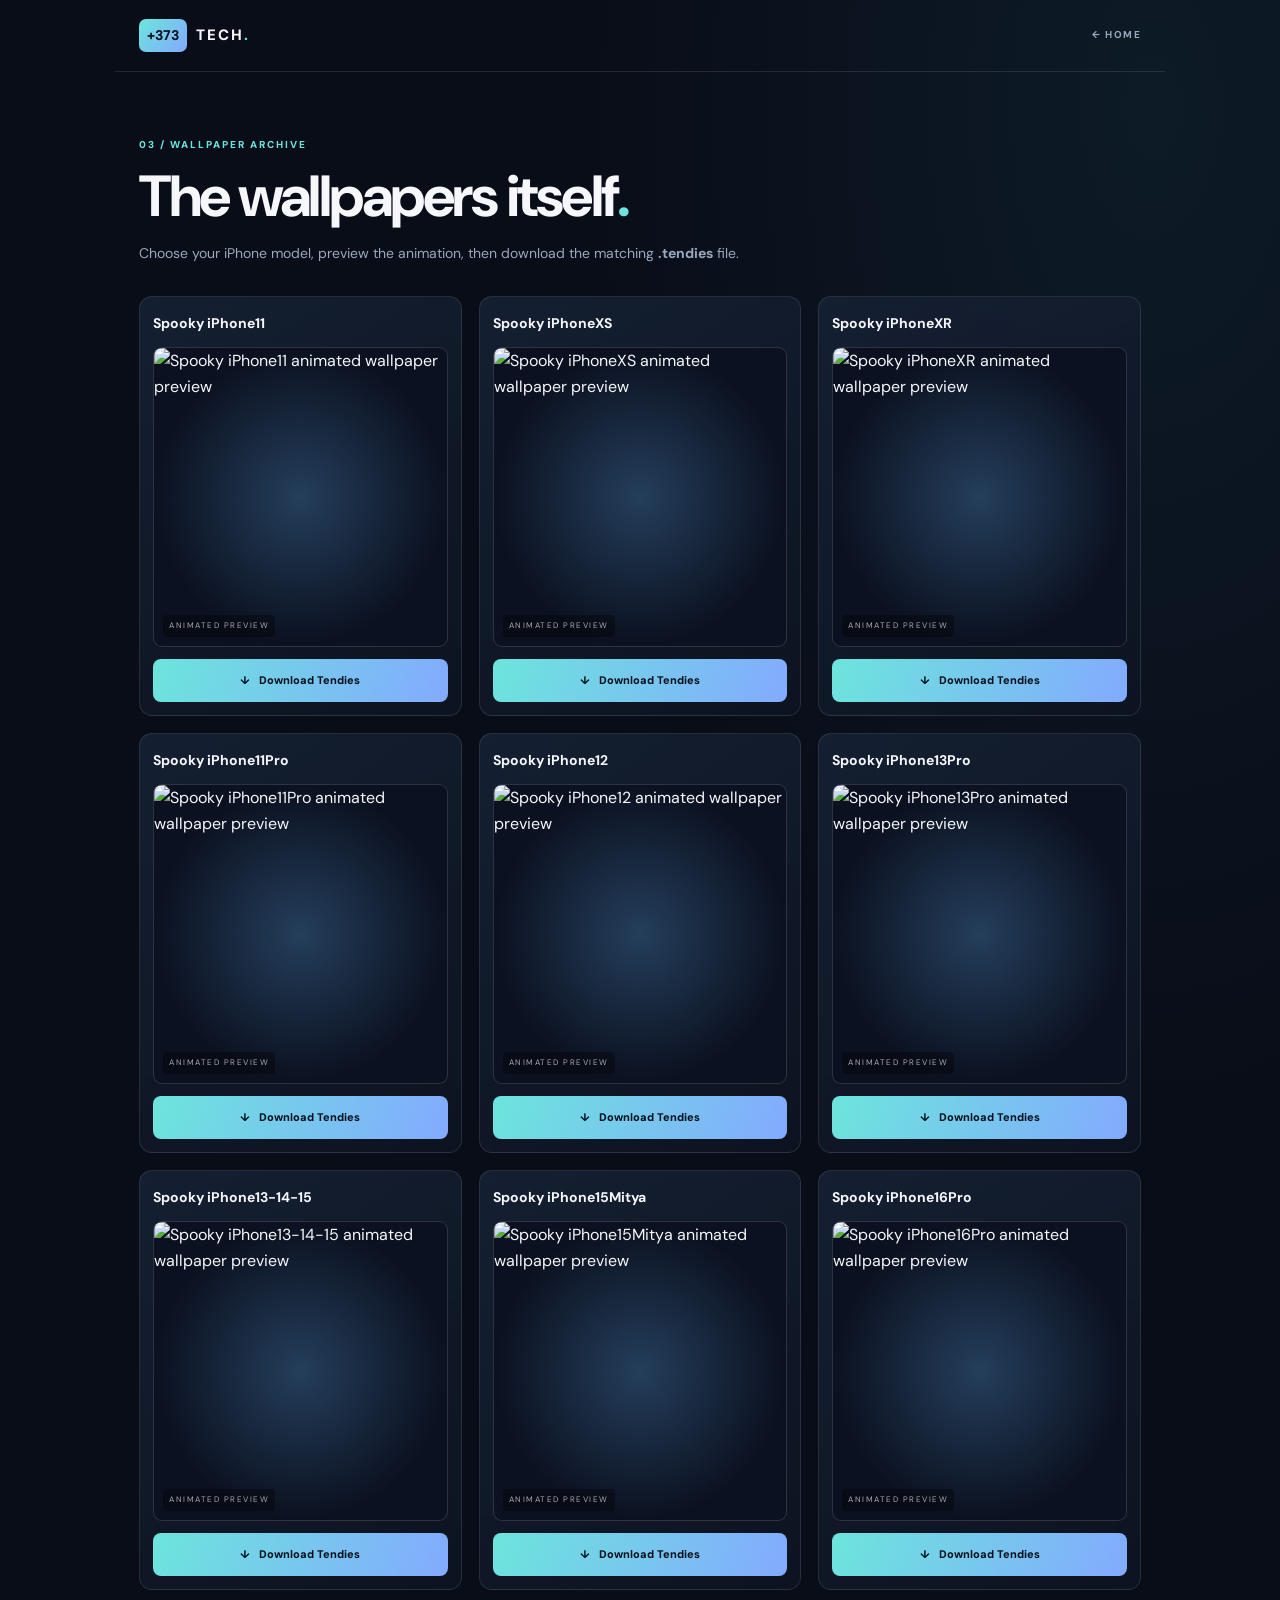
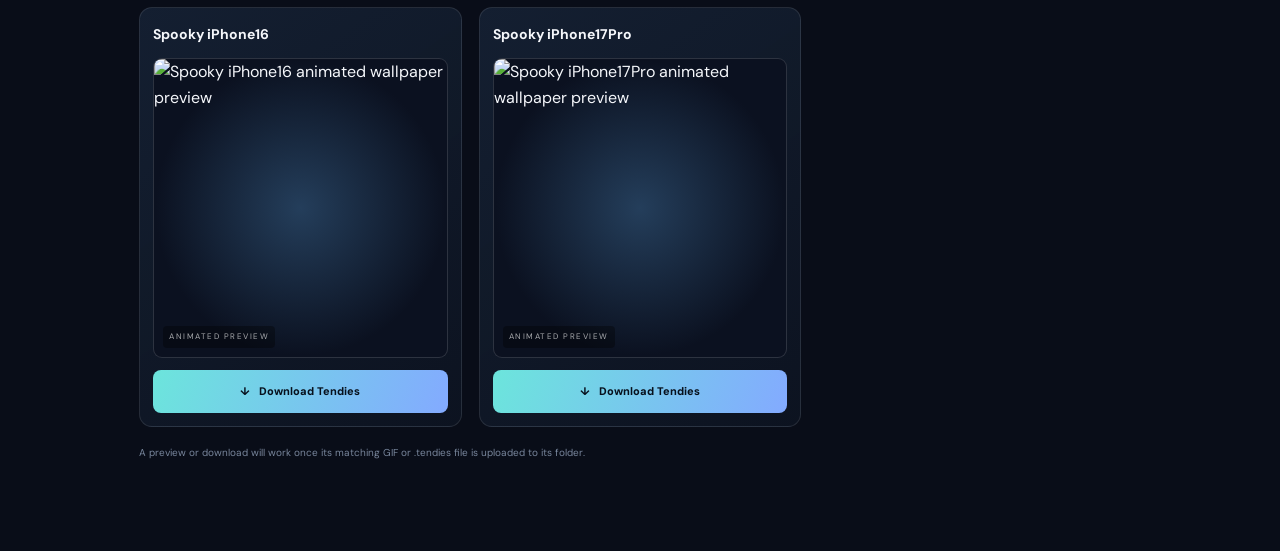
==== Wallpapers/index.html @ 35d1004c "Add files via upload" ====
<!doctype html>
<html lang="en"><head><meta charset="utf-8"><meta name="viewport" content="width=device-width,initial-scale=1">
<meta name="theme-color" content="#090d18"><meta name="description" content="">
<title>Wallpapers — +373 Tech</title><link rel="preconnect" href="https://fonts.googleapis.com"><link rel="preconnect" href="https://fonts.gstatic.com" crossorigin>
<link href="https://fonts.googleapis.com/css2?family=DM+Sans:wght@400;500;600;700;800&display=swap" rel="stylesheet"><link rel="stylesheet" href="style.css"></head><body><header class="topbar"><a class="brand" href="../index.html"><span class="brand-mark">+373</span><span class="brand-name">TECH<span class="dot">.</span></span></a><a class="back-link" href="../index.html">← HOME</a></header><main class="page wallpapers-page"><p class="kicker">03 / WALLPAPER ARCHIVE</p><h1>The wallpapers itself<span>.</span></h1><p class="lead">Choose your iPhone model, preview the animation, then download the matching <strong>.tendies</strong> file.</p><div class="wallpaper-grid"><article class="wallpaper-card"><h2>Spooky iPhone11</h2><div class="preview-frame"><img src="../WallpapersPreview/Spooky_iPhone11.gif" alt="Spooky iPhone11 animated wallpaper preview" loading="lazy"><span class="preview-overlay">ANIMATED PREVIEW</span></div><a class="download-button" href="Spooky_iPhone11.tendies" download>↓ &nbsp; Download Tendies</a></article><article class="wallpaper-card"><h2>Spooky iPhoneXS</h2><div class="preview-frame"><img src="../WallpapersPreview/Spooky_iPhoneXS.gif" alt="Spooky iPhoneXS animated wallpaper preview" loading="lazy"><span class="preview-overlay">ANIMATED PREVIEW</span></div><a class="download-button" href="Spooky_iPhoneXS.tendies" download>↓ &nbsp; Download Tendies</a></article><article class="wallpaper-card"><h2>Spooky iPhoneXR</h2><div class="preview-frame"><img src="../WallpapersPreview/Spooky_iPhoneXR.gif" alt="Spooky iPhoneXR animated wallpaper preview" loading="lazy"><span class="preview-overlay">ANIMATED PREVIEW</span></div><a class="download-button" href="Spooky_iPhoneXR.tendies" download>↓ &nbsp; Download Tendies</a></article><article class="wallpaper-card"><h2>Spooky iPhone11Pro</h2><div class="preview-frame"><img src="../WallpapersPreview/Spooky_iPhone11Pro.gif" alt="Spooky iPhone11Pro animated wallpaper preview" loading="lazy"><span class="preview-overlay">ANIMATED PREVIEW</span></div><a class="download-button" href="Spooky_iPhone11Pro.tendies" download>↓ &nbsp; Download Tendies</a></article><article class="wallpaper-card"><h2>Spooky iPhone12</h2><div class="preview-frame"><img src="../WallpapersPreview/Spooky_iPhone12.gif" alt="Spooky iPhone12 animated wallpaper preview" loading="lazy"><span class="preview-overlay">ANIMATED PREVIEW</span></div><a class="download-button" href="Spooky_iPhone12.tendies" download>↓ &nbsp; Download Tendies</a></article><article class="wallpaper-card"><h2>Spooky iPhone13Pro</h2><div class="preview-frame"><img src="../WallpapersPreview/Spooky_iPhone13Pro.gif" alt="Spooky iPhone13Pro animated wallpaper preview" loading="lazy"><span class="preview-overlay">ANIMATED PREVIEW</span></div><a class="download-button" href="Spooky_iPhone13Pro.tendies" download>↓ &nbsp; Download Tendies</a></article><article class="wallpaper-card"><h2>Spooky iPhone13-14-15</h2><div class="preview-frame"><img src="../WallpapersPreview/Spooky_iPhone13-14-15.gif" alt="Spooky iPhone13-14-15 animated wallpaper preview" loading="lazy"><span class="preview-overlay">ANIMATED PREVIEW</span></div><a class="download-button" href="Spooky_iPhone13-14-15.tendies" download>↓ &nbsp; Download Tendies</a></article><article class="wallpaper-card"><h2>Spooky iPhone15Mitya</h2><div class="preview-frame"><img src="../WallpapersPreview/Spooky_iPhone15Mitya.gif" alt="Spooky iPhone15Mitya animated wallpaper preview" loading="lazy"><span class="preview-overlay">ANIMATED PREVIEW</span></div><a class="download-button" href="Spooky_iPhone15Mitya.tendies" download>↓ &nbsp; Download Tendies</a></article><article class="wallpaper-card"><h2>Spooky iPhone16Pro</h2><div class="preview-frame"><img src="../WallpapersPreview/Spooky_iPhone16Pro.gif" alt="Spooky iPhone16Pro animated wallpaper preview" loading="lazy"><span class="preview-overlay">ANIMATED PREVIEW</span></div><a class="download-button" href="Spooky_iPhone16Pro.tendies" download>↓ &nbsp; Download Tendies</a></article><article class="wallpaper-card"><h2>Spooky iPhone16</h2><div class="preview-frame"><img src="../WallpapersPreview/Spooky_iPhone16.gif" alt="Spooky iPhone16 animated wallpaper preview" loading="lazy"><span class="preview-overlay">ANIMATED PREVIEW</span></div><a class="download-button" href="Spooky_iPhone16.tendies" download>↓ &nbsp; Download Tendies</a></article><article class="wallpaper-card"><h2>Spooky iPhone17Pro</h2><div class="preview-frame"><img src="../WallpapersPreview/Spooky_iPhone17Pro.gif" alt="Spooky iPhone17Pro animated wallpaper preview" loading="lazy"><span class="preview-overlay">ANIMATED PREVIEW</span></div><a class="download-button" href="Spooky_iPhone17Pro.tendies" download>↓ &nbsp; Download Tendies</a></article></div><p class="footnote">A preview or download will work once its matching GIF or .tendies file is uploaded to its folder.</p></main></body></html>
---- Wallpapers/style.css ----
*{box-sizing:border-box;margin:0;padding:0}:root{--bg:#090d18;--panel:#121c2d;--text:#f5f7fb;--muted:#9ba8bc;--line:rgba(255,255,255,.1);--cyan:#6ce5dc;--blue:#83aaff;--max:1050px}body{min-height:100vh;background:radial-gradient(ellipse at 90% 5%,rgba(42,128,150,.12),transparent 35%),var(--bg);font-family:'DM Sans',Arial,sans-serif;color:var(--text);line-height:1.65}a{color:inherit;text-decoration:none}.topbar{height:72px;max-width:var(--max);margin:auto;padding:0 24px;display:flex;align-items:center;justify-content:space-between;border-bottom:1px solid var(--line)}.brand{display:flex;align-items:center;gap:9px;font-weight:800}.brand-mark{font-size:14px;background:linear-gradient(130deg,var(--cyan),var(--blue));color:#07111d;padding:5px 8px;border-radius:7px}.brand-name{font-size:15px;letter-spacing:2px}.dot{color:var(--cyan)}.back-link{font-size:10px;letter-spacing:1.5px;color:var(--muted);font-weight:700}.page{max-width:var(--max);margin:auto;padding:65px 24px 90px}.kicker{font-size:10px;letter-spacing:2px;color:var(--cyan);font-weight:800;margin-bottom:10px}h1{font-size:clamp(36px,6vw,58px);line-height:1.12;letter-spacing:-2.5px;margin-bottom:14px}h1 span{color:var(--cyan)}.lead{font-size:14px;color:var(--muted);max-width:720px;margin-bottom:30px}.warning,.caution{border:1px solid rgba(255,190,90,.24);background:rgba(255,190,90,.07);border-radius:10px;padding:15px 18px;color:#e2cda9;font-size:12px}.warning{margin-bottom:18px}.warning strong{display:block;color:#ffe0a8;margin-bottom:3px}.panel{background:linear-gradient(145deg,rgba(22,33,52,.95),rgba(14,21,35,.95));border:1px solid var(--line);border-radius:13px;padding:23px}.panel h2{font-size:20px;margin-bottom:12px}.panel p,.panel li{font-size:12px;color:var(--muted)}.panel ul,.panel ol{padding-left:19px}.panel li{padding:4px 0 7px 3px}.panel li::marker{color:var(--cyan)}.guide-grid{display:grid;grid-template-columns:1fr 1fr;gap:15px;margin-top:16px}.version{font-size:10px;color:var(--cyan);letter-spacing:1.5px;font-weight:800}.guide-grid h2{margin:8px 0}.guide-grid ol{margin:14px 0}.featured{border-color:rgba(108,229,220,.32)}.caution{margin:10px 0}.text-link{display:inline-block;margin-top:12px;font-size:12px;color:var(--cyan);font-weight:700}.video-panel{margin-top:20px;padding:20px 22px;border:1px solid var(--line);border-radius:12px;display:flex;justify-content:space-between;align-items:center;gap:20px}.video-panel h2{font-size:18px}.video-panel p{font-size:12px;color:var(--muted)}.action-button,.download-button{display:inline-flex;align-items:center;justify-content:center;background:linear-gradient(110deg,var(--cyan),var(--blue));color:#07111d;font-weight:800;border-radius:8px;padding:12px 16px;font-size:11px}.app-list{border-top:1px solid var(--line)}.app{display:flex;align-items:center;gap:15px;padding:16px 12px;border-bottom:1px solid var(--line)}.app:hover{background:rgba(255,255,255,.035)}.app-icon{width:43px;height:43px;display:grid;place-items:center;border-radius:11px;font-size:18px;font-weight:800;background:#e8eef9;color:#17243a}.itunes{background:linear-gradient(135deg,#c8a3ff,#7d80ff);color:white}.nugget{background:#d5f4ec;color:#164a43}.gold{background:linear-gradient(135deg,#ffdc8c,#ff9c64);color:#54300f}.app-text{display:flex;flex-direction:column;flex:1}.app-text strong{font-size:14px}.app-text small{font-size:11px;color:var(--muted)}.download{font-size:10px;color:var(--cyan);font-weight:800}.footnote{font-size:10px;color:#78869c;margin-top:18px}.wallpaper-grid{display:grid;grid-template-columns:repeat(3,minmax(0,1fr));gap:17px}.wallpaper-card{padding:13px;border:1px solid var(--line);background:linear-gradient(145deg,rgba(22,33,52,.9),rgba(13,20,33,.95));border-radius:13px;min-width:0}.wallpaper-card h2{font-size:14px;margin:2px 0 11px;min-height:24px}.preview-frame{height:300px;border:1px solid rgba(255,255,255,.14);border-radius:9px;overflow:hidden;background:radial-gradient(ellipse at center,#243e5b,#0b1120 70%);position:relative}.preview-frame img{width:100%;height:100%;object-fit:cover;display:block}.preview-overlay{position:absolute;bottom:9px;left:9px;font-size:8px;letter-spacing:1.5px;color:rgba(255,255,255,.65);background:rgba(0,0,0,.35);padding:4px 6px;border-radius:4px;pointer-events:none}.download-button{width:100%;margin-top:12px;min-height:43px}.download-button:hover,.action-button:hover{filter:brightness(1.08)}@media(max-width:800px){.wallpaper-grid{grid-template-columns:repeat(2,minmax(0,1fr))}.preview-frame{height:280px}}@media(max-width:560px){.topbar{height:65px}.page{padding-top:48px}.guide-grid,.wallpaper-grid{grid-template-columns:1fr}.preview-frame{height:390px}.video-panel{align-items:flex-start;flex-direction:column}.app{gap:10px}.download{font-size:8px}.app-text small{font-size:10px}}
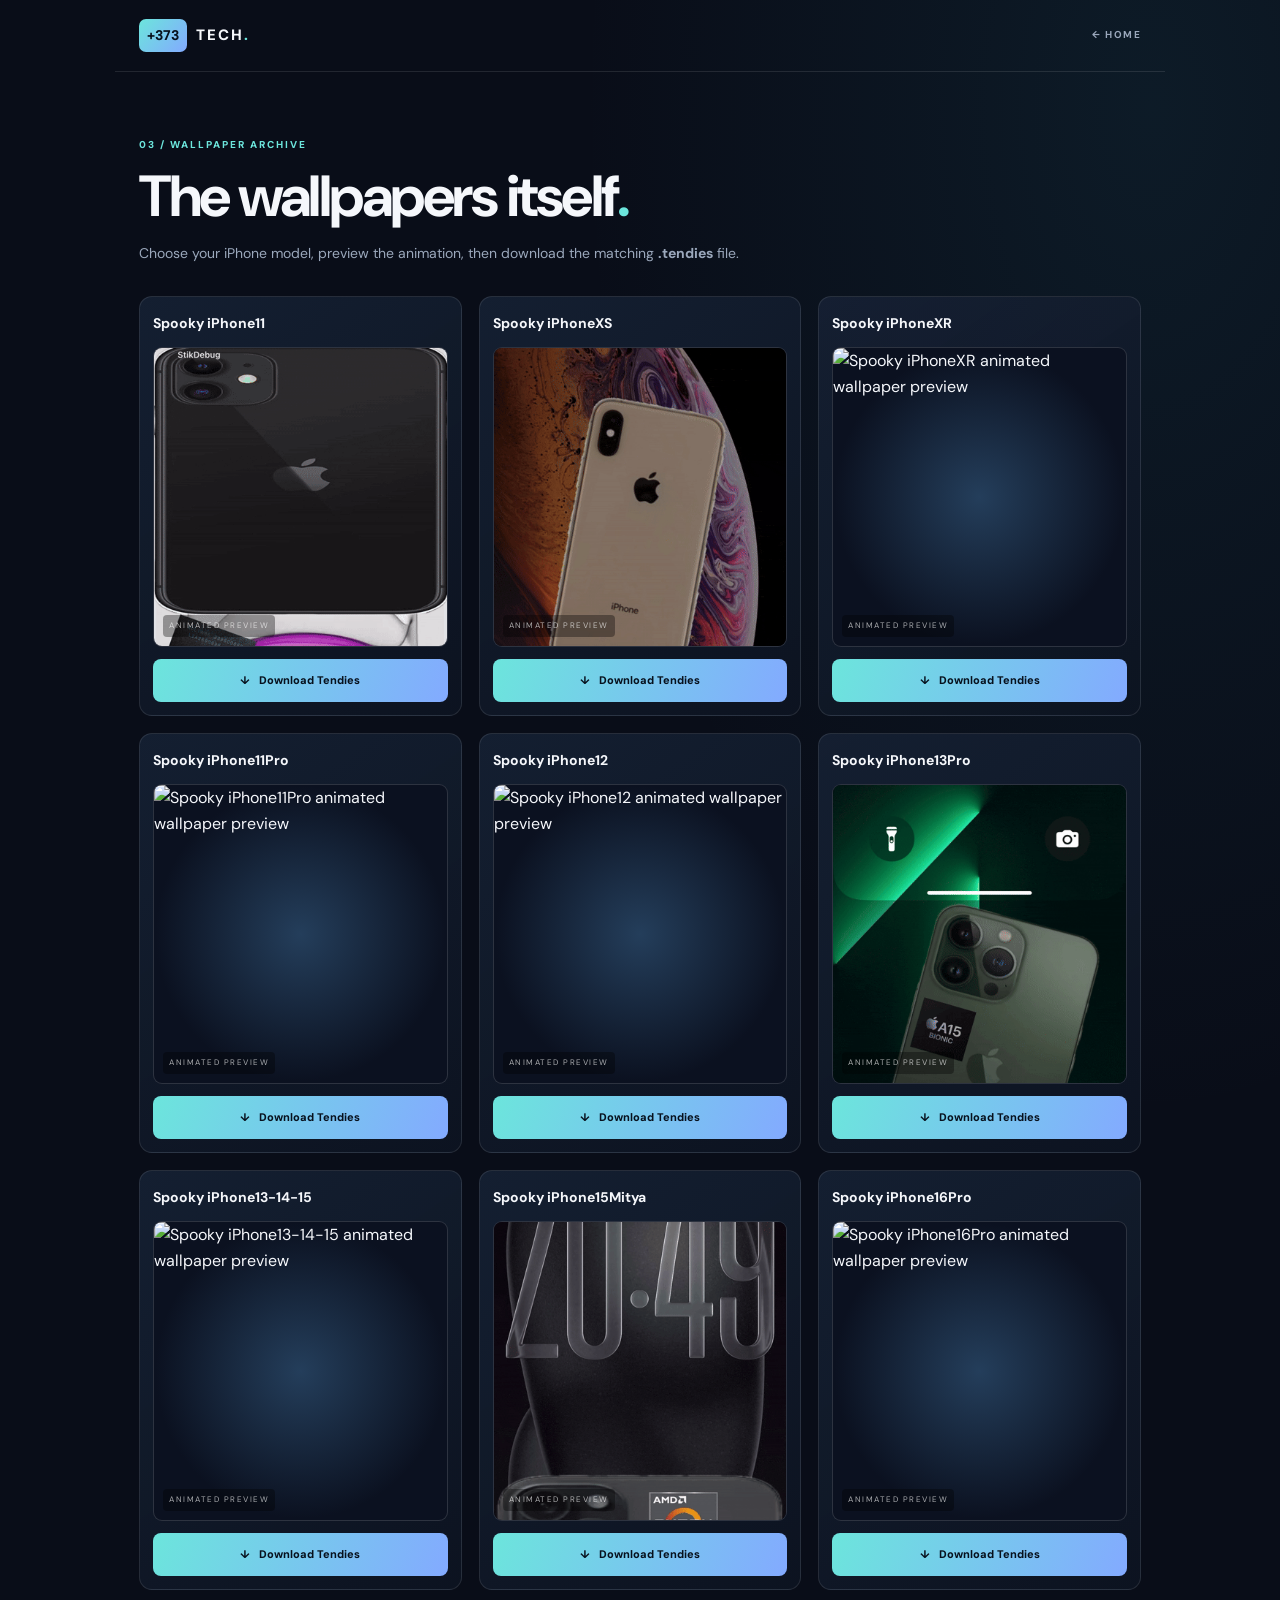
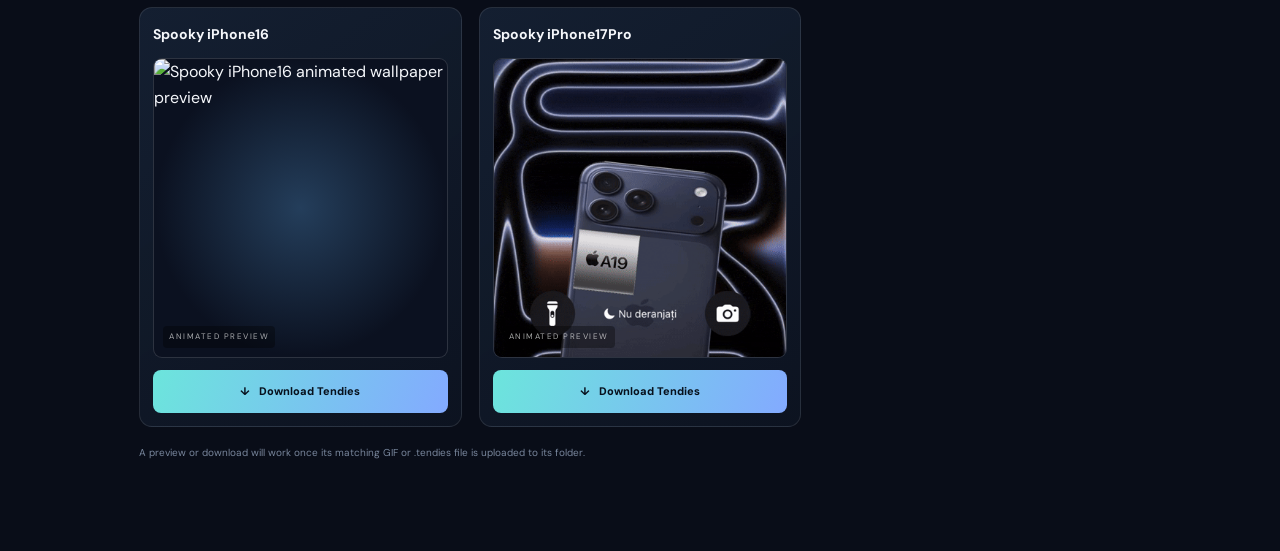
==== commit 8515d5e2: "Implement dynamic wallpaper card generation Added dynamic generation of wallpaper cards using JavaSc" ====
--- a/Wallpapers/index.html
+++ b/Wallpapers/index.html
@@ -1,5 +1,98 @@
+
 <!doctype html>
-<html lang="en"><head><meta charset="utf-8"><meta name="viewport" content="width=device-width,initial-scale=1">
-<meta name="theme-color" content="#090d18"><meta name="description" content="">
-<title>Wallpapers — +373 Tech</title><link rel="preconnect" href="https://fonts.googleapis.com"><link rel="preconnect" href="https://fonts.gstatic.com" crossorigin>
-<link href="https://fonts.googleapis.com/css2?family=DM+Sans:wght@400;500;600;700;800&display=swap" rel="stylesheet"><link rel="stylesheet" href="style.css"></head><body><header class="topbar"><a class="brand" href="../index.html"><span class="brand-mark">+373</span><span class="brand-name">TECH<span class="dot">.</span></span></a><a class="back-link" href="../index.html">← HOME</a></header><main class="page wallpapers-page"><p class="kicker">03 / WALLPAPER ARCHIVE</p><h1>The wallpapers itself<span>.</span></h1><p class="lead">Choose your iPhone model, preview the animation, then download the matching <strong>.tendies</strong> file.</p><div class="wallpaper-grid"><article class="wallpaper-card"><h2>Spooky iPhone11</h2><div class="preview-frame"><img src="../WallpapersPreview/Spooky_iPhone11.gif" alt="Spooky iPhone11 animated wallpaper preview" loading="lazy"><span class="preview-overlay">ANIMATED PREVIEW</span></div><a class="download-button" href="Spooky_iPhone11.tendies" download>↓ &nbsp; Download Tendies</a></article><article class="wallpaper-card"><h2>Spooky iPhoneXS</h2><div class="preview-frame"><img src="../WallpapersPreview/Spooky_iPhoneXS.gif" alt="Spooky iPhoneXS animated wallpaper preview" loading="lazy"><span class="preview-overlay">ANIMATED PREVIEW</span></div><a class="download-button" href="Spooky_iPhoneXS.tendies" download>↓ &nbsp; Download Tendies</a></article><article class="wallpaper-card"><h2>Spooky iPhoneXR</h2><div class="preview-frame"><img src="../WallpapersPreview/Spooky_iPhoneXR.gif" alt="Spooky iPhoneXR animated wallpaper preview" loading="lazy"><span class="preview-overlay">ANIMATED PREVIEW</span></div><a class="download-button" href="Spooky_iPhoneXR.tendies" download>↓ &nbsp; Download Tendies</a></article><article class="wallpaper-card"><h2>Spooky iPhone11Pro</h2><div class="preview-frame"><img src="../WallpapersPreview/Spooky_iPhone11Pro.gif" alt="Spooky iPhone11Pro animated wallpaper preview" loading="lazy"><span class="preview-overlay">ANIMATED PREVIEW</span></div><a class="download-button" href="Spooky_iPhone11Pro.tendies" download>↓ &nbsp; Download Tendies</a></article><article class="wallpaper-card"><h2>Spooky iPhone12</h2><div class="preview-frame"><img src="../WallpapersPreview/Spooky_iPhone12.gif" alt="Spooky iPhone12 animated wallpaper preview" loading="lazy"><span class="preview-overlay">ANIMATED PREVIEW</span></div><a class="download-button" href="Spooky_iPhone12.tendies" download>↓ &nbsp; Download Tendies</a></article><article class="wallpaper-card"><h2>Spooky iPhone13Pro</h2><div class="preview-frame"><img src="../WallpapersPreview/Spooky_iPhone13Pro.gif" alt="Spooky iPhone13Pro animated wallpaper preview" loading="lazy"><span class="preview-overlay">ANIMATED PREVIEW</span></div><a class="download-button" href="Spooky_iPhone13Pro.tendies" download>↓ &nbsp; Download Tendies</a></article><article class="wallpaper-card"><h2>Spooky iPhone13-14-15</h2><div class="preview-frame"><img src="../WallpapersPreview/Spooky_iPhone13-14-15.gif" alt="Spooky iPhone13-14-15 animated wallpaper preview" loading="lazy"><span class="preview-overlay">ANIMATED PREVIEW</span></div><a class="download-button" href="Spooky_iPhone13-14-15.tendies" download>↓ &nbsp; Download Tendies</a></article><article class="wallpaper-card"><h2>Spooky iPhone15Mitya</h2><div class="preview-frame"><img src="../WallpapersPreview/Spooky_iPhone15Mitya.gif" alt="Spooky iPhone15Mitya animated wallpaper preview" loading="lazy"><span class="preview-overlay">ANIMATED PREVIEW</span></div><a class="download-button" href="Spooky_iPhone15Mitya.tendies" download>↓ &nbsp; Download Tendies</a></article><article class="wallpaper-card"><h2>Spooky iPhone16Pro</h2><div class="preview-frame"><img src="../WallpapersPreview/Spooky_iPhone16Pro.gif" alt="Spooky iPhone16Pro animated wallpaper preview" loading="lazy"><span class="preview-overlay">ANIMATED PREVIEW</span></div><a class="download-button" href="Spooky_iPhone16Pro.tendies" download>↓ &nbsp; Download Tendies</a></article><article class="wallpaper-card"><h2>Spooky iPhone16</h2><div class="preview-frame"><img src="../WallpapersPreview/Spooky_iPhone16.gif" alt="Spooky iPhone16 animated wallpaper preview" loading="lazy"><span class="preview-overlay">ANIMATED PREVIEW</span></div><a class="download-button" href="Spooky_iPhone16.tendies" download>↓ &nbsp; Download Tendies</a></article><article class="wallpaper-card"><h2>Spooky iPhone17Pro</h2><div class="preview-frame"><img src="../WallpapersPreview/Spooky_iPhone17Pro.gif" alt="Spooky iPhone17Pro animated wallpaper preview" loading="lazy"><span class="preview-overlay">ANIMATED PREVIEW</span></div><a class="download-button" href="Spooky_iPhone17Pro.tendies" download>↓ &nbsp; Download Tendies</a></article></div><p class="footnote">A preview or download will work once its matching GIF or .tendies file is uploaded to its folder.</p></main></body></html>+<html lang="en">
+<head>
+<meta charset="utf-8">
+<meta name="viewport" content="width=device-width,initial-scale=1">
+<meta name="theme-color" content="#090d18">
+<meta name="description" content="">
+<title>Wallpapers — +373 Tech</title>
+
+<link rel="preconnect" href="https://fonts.googleapis.com">
+<link rel="preconnect" href="https://fonts.gstatic.com" crossorigin>
+<link href="https://fonts.googleapis.com/css2?family=DM+Sans:wght@400;500;600;700;800&display=swap" rel="stylesheet">
+<link rel="stylesheet" href="style.css">
+</head>
+
+<body>
+
+<header class="topbar">
+    <a class="brand" href="../index.html">
+        <span class="brand-mark">+373</span>
+        <span class="brand-name">TECH<span class="dot">.</span></span>
+    </a>
+    <a class="back-link" href="../index.html">← HOME</a>
+</header>
+
+<main class="page wallpapers-page">
+
+<p class="kicker">03 / WALLPAPER ARCHIVE</p>
+<h1>The wallpapers itself<span>.</span></h1>
+<p class="lead">
+Choose your iPhone model, preview the animation, then download the matching
+<strong>.tendies</strong> file.
+</p>
+
+<div class="wallpaper-grid">
+
+<script>
+const wallpapers = [
+    ["Spooky iPhone11", "Spooky_iPhone11"],
+    ["Spooky iPhoneXS", "Spooky_iPhoneXS"],
+    ["Spooky iPhoneXR", "Spooky_iPhoneXR"],
+    ["Spooky iPhone11Pro", "Spooky_iPhone11Pro"],
+    ["Spooky iPhone12", "Spooky_iPhone12"],
+    ["Spooky iPhone13Pro", "Spooky_iPhone13Pro"],
+    ["Spooky iPhone13-14-15", "Spooky_iPhone13-14-15"],
+    ["Spooky iPhone15Mitya", "Spooky_iPhone15Mitya"],
+    ["Spooky iPhone16Pro", "Spooky_iPhone16Pro"],
+    ["Spooky iPhone16", "Spooky_iPhone16"],
+    ["Spooky iPhone17Pro", "Spooky_iPhone17Pro"]
+];
+
+wallpapers.forEach(([name, file]) => {
+    document.write(`
+        <article class="wallpaper-card">
+            <h2>${name}</h2>
+
+            <div class="preview-frame">
+                <img
+                    src="../WallpapersPreview/${file}.gif"
+                    alt="${name} animated wallpaper preview"
+                    loading="eager"
+                    decoding="sync"
+                    class="wallpaper-gif"
+                >
+                <span class="preview-overlay">ANIMATED PREVIEW</span>
+            </div>
+
+            <a class="download-button"
+               href="${file}.tendies"
+               download>
+               ↓ &nbsp; Download Tendies
+            </a>
+        </article>
+    `);
+});
+</script>
+
+</div>
+
+<p class="footnote">
+A preview or download will work once its matching GIF or .tendies file is uploaded to its folder.
+</p>
+
+</main>
+
+<script>
+// Reload GIF previews to avoid showing a cached first frame.
+window.addEventListener("load", () => {
+    document.querySelectorAll(".wallpaper-gif").forEach(img => {
+        const originalSrc = img.getAttribute("src");
+        img.src = originalSrc + "?refresh=" + Date.now();
+    });
+});
+</script>
+
+</body>
+</html>
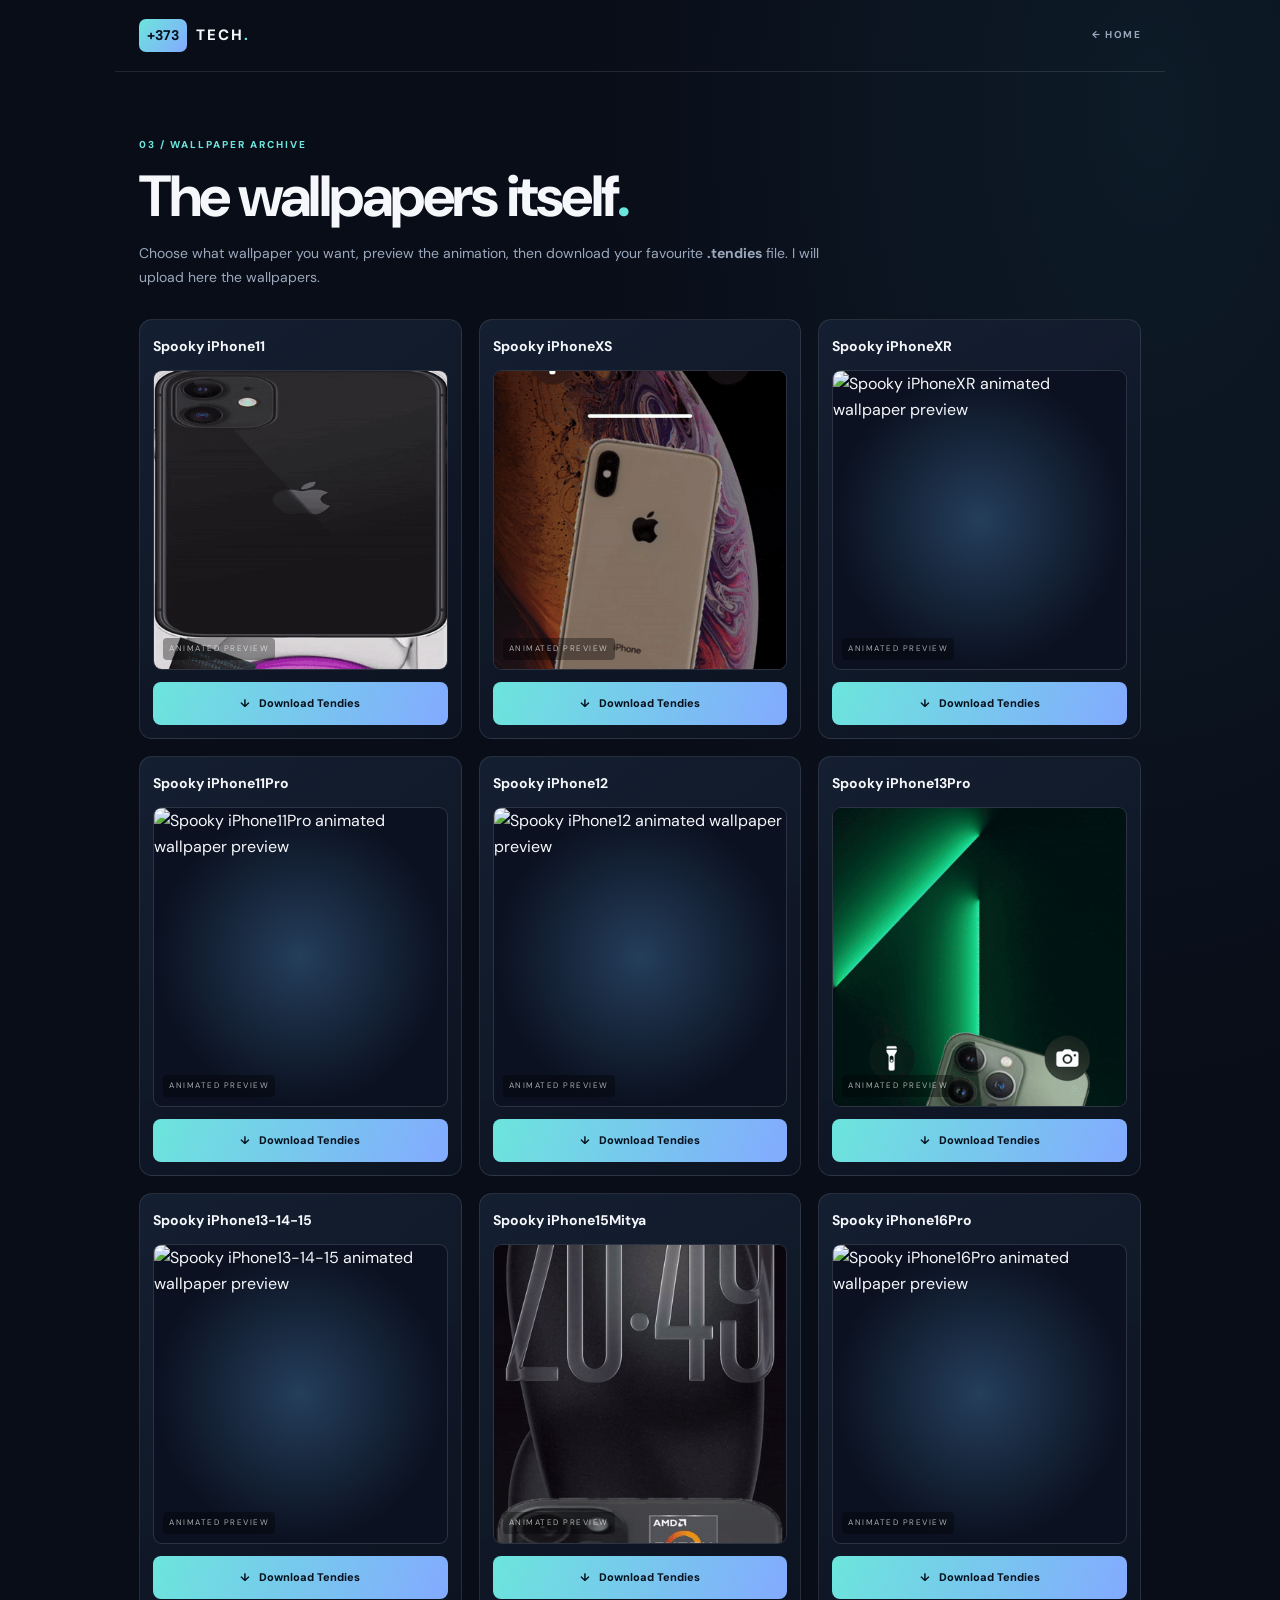
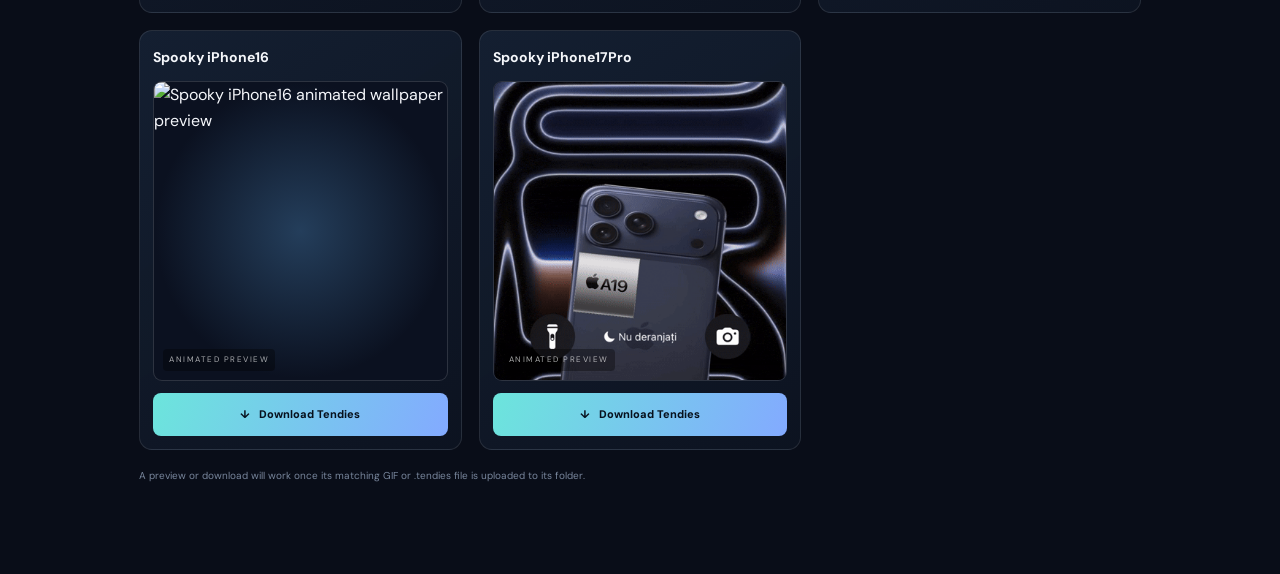
==== commit 0c7ecdb0: "Revise wallpaper selection instructions Updated text for clarity and added a note about uploading wa" ====
--- a/Wallpapers/index.html
+++ b/Wallpapers/index.html
@@ -29,8 +29,8 @@
 <p class="kicker">03 / WALLPAPER ARCHIVE</p>
 <h1>The wallpapers itself<span>.</span></h1>
 <p class="lead">
-Choose your iPhone model, preview the animation, then download the matching
-<strong>.tendies</strong> file.
+Choose what wallpaper you want, preview the animation, then download your favourite
+<strong>.tendies</strong> file. I will upload here the wallpapers.
 </p>
 
 <div class="wallpaper-grid">
